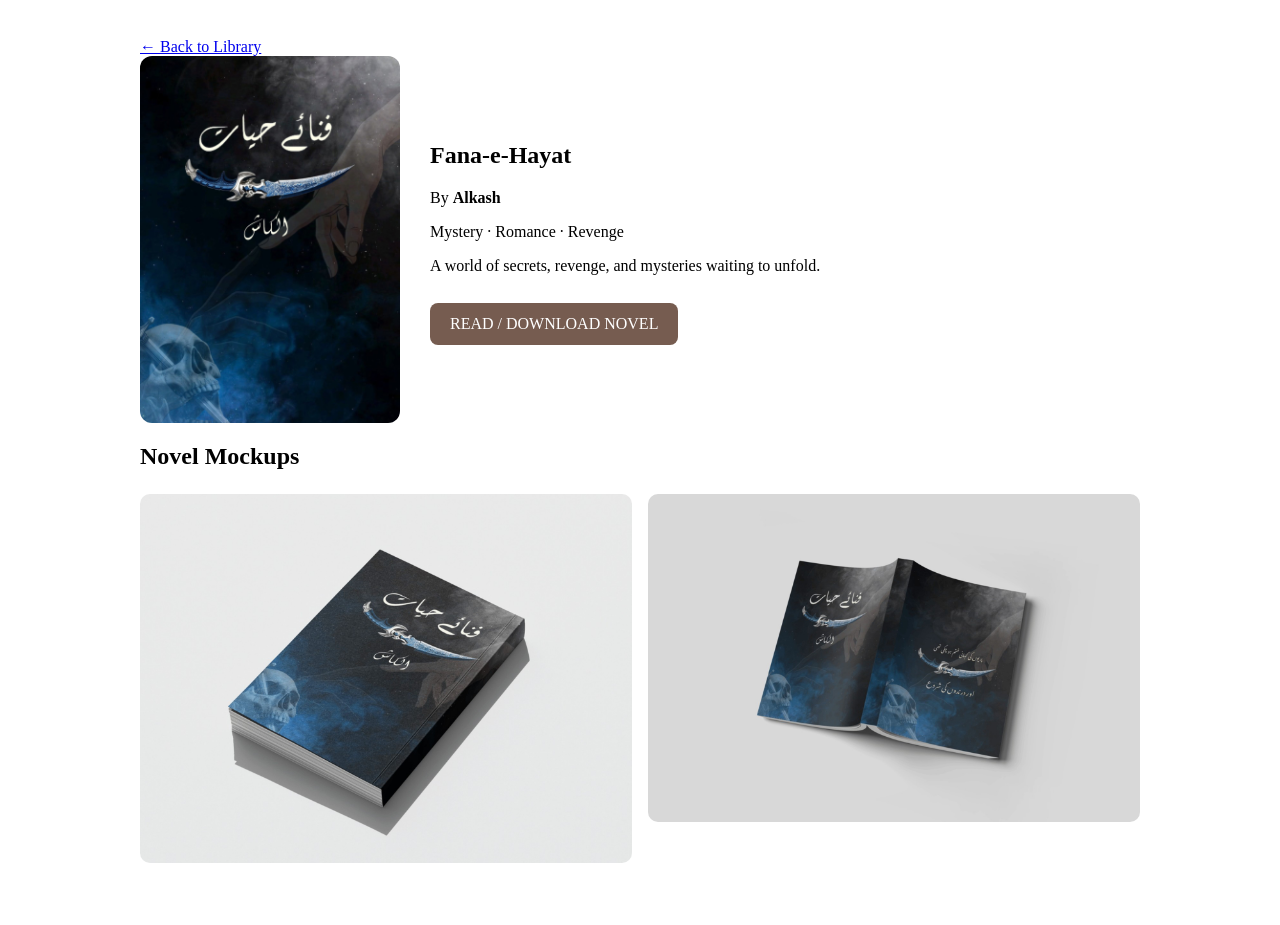
==== novel.html @ 7288374b "Add files via upload" ====
<!DOCTYPE html>
<html lang="en">
<head>
    <meta charset="UTF-8">
    <meta name="viewport" content="width=device-width, initial-scale=1.0">
    <title>Fana-e-Hayat | EXILED SOULS</title>
    <link rel="stylesheet" href="style.css">
    <style>
        .novel-page {
            max-width: 1000px;
            margin: auto;
            padding: 30px 20px;
        }
        .novel-hero {
            display: flex;
            flex-wrap: wrap;
            gap: 30px;
            align-items: center;
        }
        .novel-cover {
            width: 260px;
            max-width: 100%;
            border-radius: 12px;
        }
        .novel-info { flex: 1; min-width: 240px; }
        .mockups {
            display: grid;
            grid-template-columns: repeat(auto-fit, minmax(150px, 1fr));
            gap: 16px;
            margin: 24px 0;
        }
        .mockups img {
            width: 100%;
            border-radius: 10px;
        }
        .download-btn {
            display: inline-block;
            padding: 12px 20px;
            margin: 12px 0;
            border-radius: 8px;
            background: #765C50;
            color: white;
            text-decoration: none;
        }
    </style>
</head>
<body>
    <main class="novel-page">
        <a href="pdf.html">← Back to Library</a>

        <section class="novel-hero">
            <img class="novel-cover"
                 src="Fana e hayat cover.jpg"
                 alt="Fana-e-Hayat novel cover">

            <div class="novel-info">
                <h1>Fana-e-Hayat</h1>
                <p>By <strong>Alkash</strong></p>
                <p>Mystery · Romance · Revenge</p>

                <p>
                    A world of secrets, revenge, and mysteries
                    waiting to unfold.
                </p>

              
<a class="download-btn"
   href="https://novelstudiopk.com/2026/09/02/novels/fana-e-hayat-by-alkash-complete/"
   target="_blank"
   rel="noopener">
    READ / DOWNLOAD NOVEL
</a>

            </div>
        </section>

        <section>
            <h2>Novel Mockups</h2>
            <div class="mockups">
                <img src="fana-mockup-1.jpg"
                     alt="Fana-e-Hayat mockup 1">

                <img src="fana-mockup-2.jpg"
                     alt="Fana-e-Hayat mockup 2">

            </div>
        </section>
    </main>
</body>
</html>
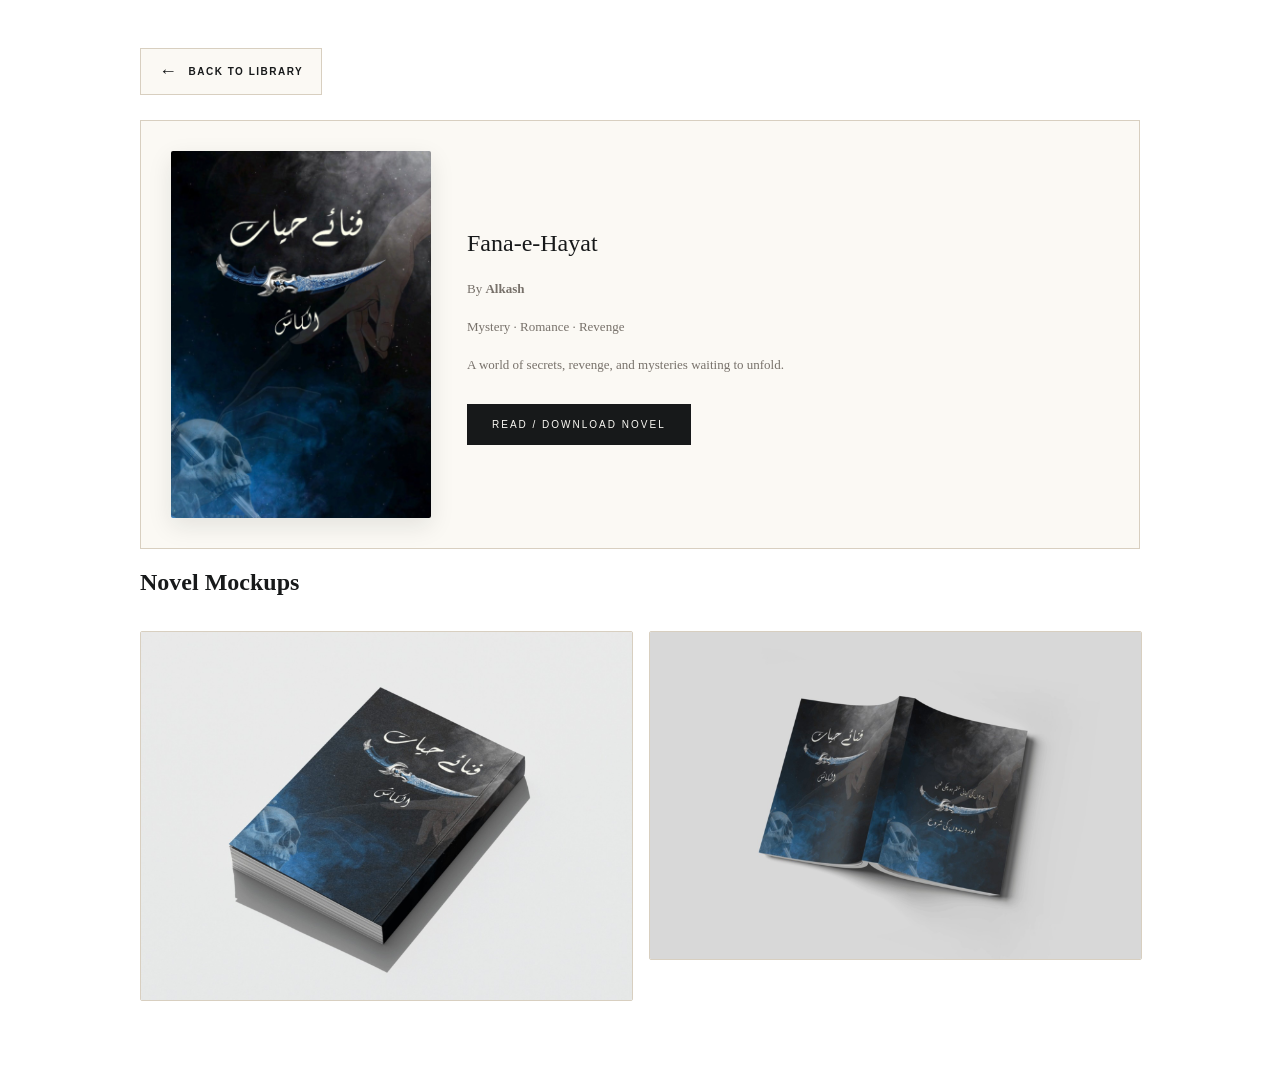
==== commit 3d9de2e8: "Update novel.html" ====
--- a/novel.html
+++ b/novel.html
@@ -6,53 +6,188 @@
     <meta name="viewport" content="width=device-width, initial-scale=1.0">
     <title>Fana-e-Hayat | EXILED SOULS</title>
     <link rel="stylesheet" href="style.css">
+
     <style>
         .novel-page {
             max-width: 1000px;
             margin: auto;
-            padding: 30px 20px;
-        }
+            padding: 40px 20px;
+            color: #17191A;
+        }
+
+        /* Back to Library Button */
+        .back-btn {
+            display: inline-flex;
+            align-items: center;
+            gap: 10px;
+            margin-bottom: 25px;
+            padding: 12px 18px;
+            background: #FBF9F4;
+            color: #17191A;
+            border: 1px solid #D8CFC0;
+            text-decoration: none;
+            font-family: 'Montserrat', sans-serif;
+            font-size: 10px;
+            font-weight: 600;
+            letter-spacing: 1.5px;
+            transition: all 0.3s ease;
+        }
+
+        .back-btn span {
+            font-size: 18px;
+            transition: transform 0.3s ease;
+        }
+
+        .back-btn:hover {
+            background: #17191A;
+            color: #FBF9F4;
+            border-color: #17191A;
+        }
+
+        .back-btn:hover span {
+            transform: translateX(-4px);
+        }
+
+        /* Novel Hero */
         .novel-hero {
             display: flex;
             flex-wrap: wrap;
-            gap: 30px;
+            gap: 36px;
             align-items: center;
-        }
+            padding: 30px;
+            background: #FBF9F4;
+            border: 1px solid #D8CFC0;
+        }
+
+        /* Novel Cover */
         .novel-cover {
             width: 260px;
             max-width: 100%;
-            border-radius: 12px;
-        }
-        .novel-info { flex: 1; min-width: 240px; }
+            height: auto;
+            border-radius: 2px;
+            object-fit: cover;
+            box-shadow: 0 8px 24px rgba(23, 25, 26, 0.10);
+        }
+
+        /* Novel Information */
+        .novel-info {
+            flex: 1;
+            min-width: 240px;
+        }
+
+        .novel-info h1,
+        .novel-info h2 {
+            font-family: 'Cormorant Garamond', serif;
+            font-weight: 500;
+            color: #17191A;
+            line-height: 1.15;
+        }
+
+        .novel-info p {
+            color: #77716A;
+            font-size: 13px;
+            line-height: 1.9;
+        }
+
+        /* Mockup Gallery */
         .mockups {
             display: grid;
             grid-template-columns: repeat(auto-fit, minmax(150px, 1fr));
-            gap: 16px;
-            margin: 24px 0;
-        }
+            gap: 18px;
+            margin: 35px 0;
+        }
+
         .mockups img {
+            display: block;
             width: 100%;
-            border-radius: 10px;
-        }
+            height: auto;
+            border: 1px solid #D8CFC0;
+            border-radius: 2px;
+            transition: transform 0.3s ease,
+                        box-shadow 0.3s ease;
+        }
+
+        .mockups img:hover {
+            transform: translateY(-4px);
+            box-shadow: 0 10px 24px rgba(23, 25, 26, 0.10);
+        }
+
+        /* Download Button */
         .download-btn {
             display: inline-block;
-            padding: 12px 20px;
-            margin: 12px 0;
-            border-radius: 8px;
-            background: #765C50;
-            color: white;
+            padding: 14px 24px;
+            margin: 14px 0;
+            border: 1px solid #17191A;
+            border-radius: 0;
+            background: #17191A;
+            color: #FBF9F4;
             text-decoration: none;
+            text-align: center;
+            font-family: 'Montserrat', sans-serif;
+            font-size: 10px;
+            letter-spacing: 2px;
+            transition: all 0.3s ease;
+        }
+
+        .download-btn:hover {
+            background: transparent;
+            color: #17191A;
+        }
+
+        /* Mobile Responsive */
+        @media (max-width: 600px) {
+            .novel-page {
+                padding: 25px 15px;
+            }
+
+            .novel-hero {
+                flex-direction: column;
+                align-items: flex-start;
+                gap: 22px;
+                padding: 18px;
+            }
+
+            .novel-cover {
+                width: 100%;
+                max-width: 280px;
+                margin: auto;
+            }
+
+            .novel-info {
+                width: 100%;
+                min-width: 0;
+            }
+
+            .mockups {
+                grid-template-columns: repeat(2, minmax(0, 1fr));
+                gap: 12px;
+            }
+
+            .download-btn {
+                width: 100%;
+                box-sizing: border-box;
+            }
+
+            .back-btn {
+                margin-bottom: 20px;
+            }
         }
     </style>
 </head>
+
 <body>
     <main class="novel-page">
-        <a href="pdf.html">← Back to Library</a>
+
+        <a href="pdf.html" class="back-btn">
+            <span>←</span> BACK TO LIBRARY
+        </a>
 
         <section class="novel-hero">
-            <img class="novel-cover"
-                 src="Fana e hayat cover.jpg"
-                 alt="Fana-e-Hayat novel cover">
+            <img
+                class="novel-cover"
+                src="Fana e hayat cover.jpg"
+                alt="Fana-e-Hayat novel cover"
+            >
 
             <div class="novel-info">
                 <h1>Fana-e-Hayat</h1>
@@ -64,28 +199,33 @@
                     waiting to unfold.
                 </p>
 
-              
-<a class="download-btn"
-   href="https://novelstudiopk.com/2026/09/02/novels/fana-e-hayat-by-alkash-complete/"
-   target="_blank"
-   rel="noopener">
-    READ / DOWNLOAD NOVEL
-</a>
-
+                <a
+                    class="download-btn"
+                    href="https://novelstudiopk.com/2026/09/02/novels/fana-e-hayat-by-alkash-complete/"
+                    target="_blank"
+                    rel="noopener"
+                >
+                    READ / DOWNLOAD NOVEL
+                </a>
             </div>
         </section>
 
         <section>
             <h2>Novel Mockups</h2>
+
             <div class="mockups">
-                <img src="fana-mockup-1.jpg"
-                     alt="Fana-e-Hayat mockup 1">
-
-                <img src="fana-mockup-2.jpg"
-                     alt="Fana-e-Hayat mockup 2">
-
+                <img
+                    src="fana-mockup-1.jpg"
+                    alt="Fana-e-Hayat mockup 1"
+                >
+
+                <img
+                    src="fana-mockup-2.jpg"
+                    alt="Fana-e-Hayat mockup 2"
+                >
             </div>
         </section>
+
     </main>
 </body>
 </html>
